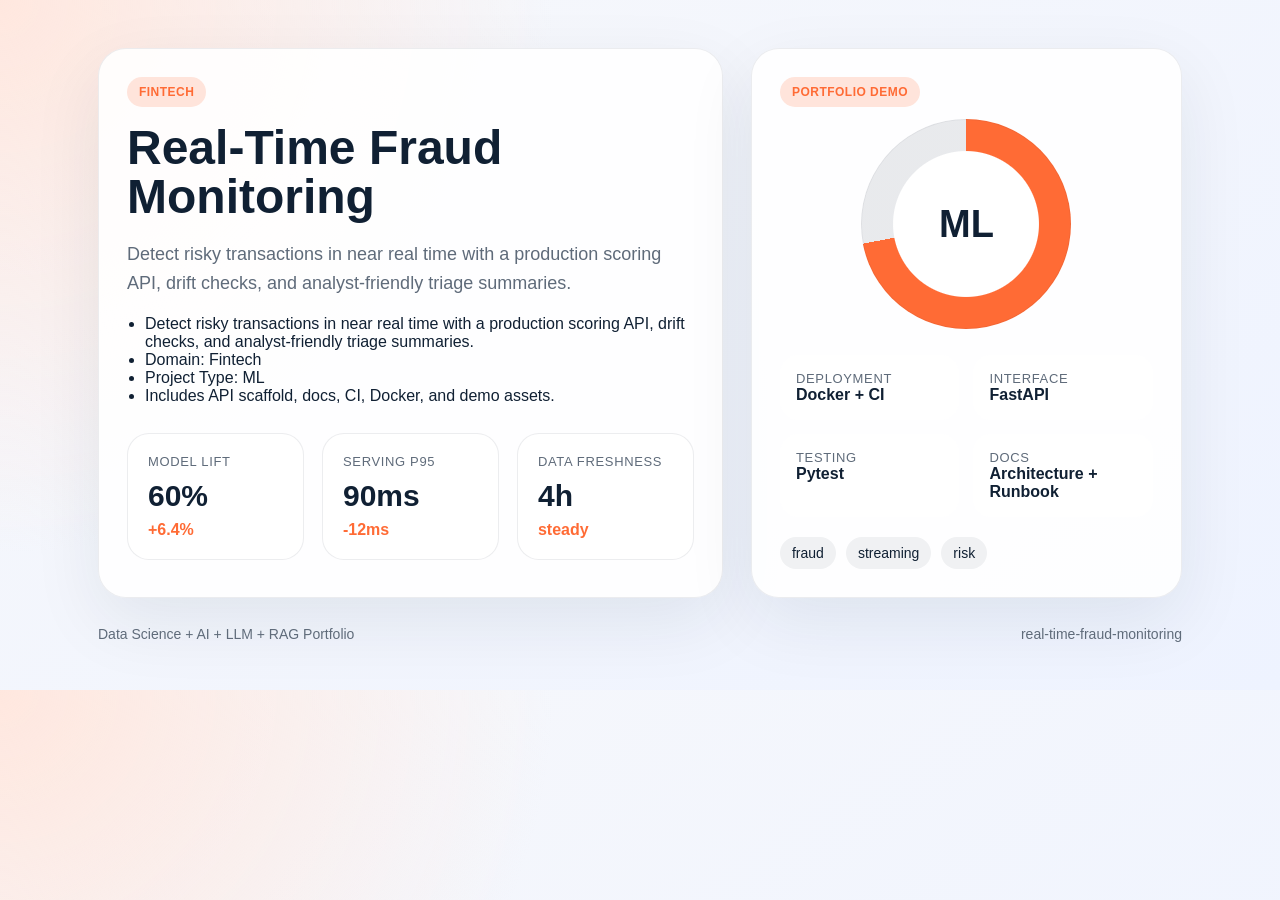
==== demo/index.html @ cde160ea "Publish production-ready portfolio project" ====
<!doctype html>
        <html lang="en">
        <head>
          <meta charset="utf-8">
          <meta name="viewport" content="width=device-width, initial-scale=1">
          <title>Real-Time Fraud Monitoring</title>
          <style>
            :root {
              --accent: #ff6b35;
              --ink: #102033;
              --muted: #5f6b7a;
              --card: rgba(255,255,255,0.88);
              --bg-1: #f7f8fb;
              --bg-2: #eef3ff;
            }
            * { box-sizing: border-box; }
            body {
              margin: 0;
              font-family: "Avenir Next", "Segoe UI", sans-serif;
              color: var(--ink);
              background:
                radial-gradient(circle at top left, color-mix(in srgb, var(--accent) 16%, white), transparent 38%),
                linear-gradient(145deg, var(--bg-1), var(--bg-2));
            }
            main {
              max-width: 1180px;
              margin: 0 auto;
              padding: 48px;
            }
            .hero {
              display: grid;
              grid-template-columns: 1.45fr 1fr;
              gap: 28px;
              align-items: stretch;
            }
            .panel {
              background: var(--card);
              border: 1px solid rgba(16, 32, 51, 0.08);
              border-radius: 28px;
              padding: 28px;
              box-shadow: 0 24px 70px rgba(16, 32, 51, 0.08);
            }
            .eyebrow {
              display: inline-flex;
              padding: 8px 12px;
              border-radius: 999px;
              background: color-mix(in srgb, var(--accent) 18%, white);
              color: var(--accent);
              font-weight: 700;
              letter-spacing: 0.04em;
              text-transform: uppercase;
              font-size: 12px;
            }
            h1 {
              font-size: 48px;
              line-height: 1.03;
              margin: 16px 0 18px;
            }
            p {
              color: var(--muted);
              font-size: 18px;
              line-height: 1.6;
              margin: 0 0 18px;
            }
            ul {
              margin: 18px 0 0;
              padding-left: 18px;
              color: var(--ink);
            }
            .cards {
              display: grid;
              grid-template-columns: repeat(3, 1fr);
              gap: 18px;
              margin-top: 28px;
            }
            .card {
              background: white;
              border-radius: 22px;
              padding: 20px;
              border: 1px solid rgba(16, 32, 51, 0.08);
            }
            .card span, .meta span {
              display: block;
              color: var(--muted);
              font-size: 13px;
              text-transform: uppercase;
              letter-spacing: 0.05em;
            }
            .card strong {
              display: block;
              font-size: 30px;
              margin: 10px 0 8px;
            }
            .card em {
              color: var(--accent);
              font-style: normal;
              font-weight: 700;
            }
            .visual {
              min-height: 100%;
              display: flex;
              flex-direction: column;
              justify-content: space-between;
            }
            .ring {
              width: 210px;
              height: 210px;
              margin: 12px auto 26px;
              border-radius: 50%;
              background:
                radial-gradient(circle closest-side, white 69%, transparent 70%),
                conic-gradient(var(--accent) 0 72%, rgba(16, 32, 51, 0.09) 72% 100%);
              display: grid;
              place-items: center;
              box-shadow: inset 0 0 0 1px rgba(16, 32, 51, 0.05);
            }
            .ring strong {
              font-size: 38px;
            }
            .meta {
              display: grid;
              grid-template-columns: repeat(2, 1fr);
              gap: 14px;
            }
            .meta article {
              background: white;
              border-radius: 18px;
              padding: 16px;
            }
            .tag-list {
              display: flex;
              flex-wrap: wrap;
              gap: 10px;
              list-style: none;
              padding: 0;
              margin: 20px 0 0;
            }
            .tag-list li {
              padding: 8px 12px;
              border-radius: 999px;
              background: rgba(16, 32, 51, 0.06);
              font-size: 14px;
            }
            .footer {
              margin-top: 28px;
              display: flex;
              justify-content: space-between;
              color: var(--muted);
              font-size: 14px;
            }
          </style>
        </head>
        <body>
          <main>
            <section class="hero">
              <div class="panel">
                <span class="eyebrow">Fintech</span>
                <h1>Real-Time Fraud Monitoring</h1>
                <p>Detect risky transactions in near real time with a production scoring API, drift checks, and analyst-friendly triage summaries.</p>
                <ul>
                  <li>Detect risky transactions in near real time with a production scoring API, drift checks, and analyst-friendly triage summaries.</li><li>Domain: Fintech</li><li>Project Type: ML</li><li>Includes API scaffold, docs, CI, Docker, and demo assets.</li>
                </ul>
                <div class="cards">
                  <article class='card'><span>Model Lift</span><strong>60%</strong><em>+6.4%</em></article>
<article class='card'><span>Serving P95</span><strong>90ms</strong><em>-12ms</em></article>
<article class='card'><span>Data Freshness</span><strong>4h</strong><em>steady</em></article>
                </div>
              </div>
              <div class="panel visual">
                <div>
                  <span class="eyebrow">Portfolio Demo</span>
                  <div class="ring"><strong>ML</strong></div>
                </div>
                <div class="meta">
                  <article><span>Deployment</span><strong>Docker + CI</strong></article>
                  <article><span>Interface</span><strong>FastAPI</strong></article>
                  <article><span>Testing</span><strong>Pytest</strong></article>
                  <article><span>Docs</span><strong>Architecture + Runbook</strong></article>
                </div>
                <ul class="tag-list"><li>fraud</li><li>streaming</li><li>risk</li></ul>
              </div>
            </section>
            <div class="footer">
              <span>Data Science + AI + LLM + RAG Portfolio</span>
              <span>real-time-fraud-monitoring</span>
            </div>
          </main>
        </body>
        </html>
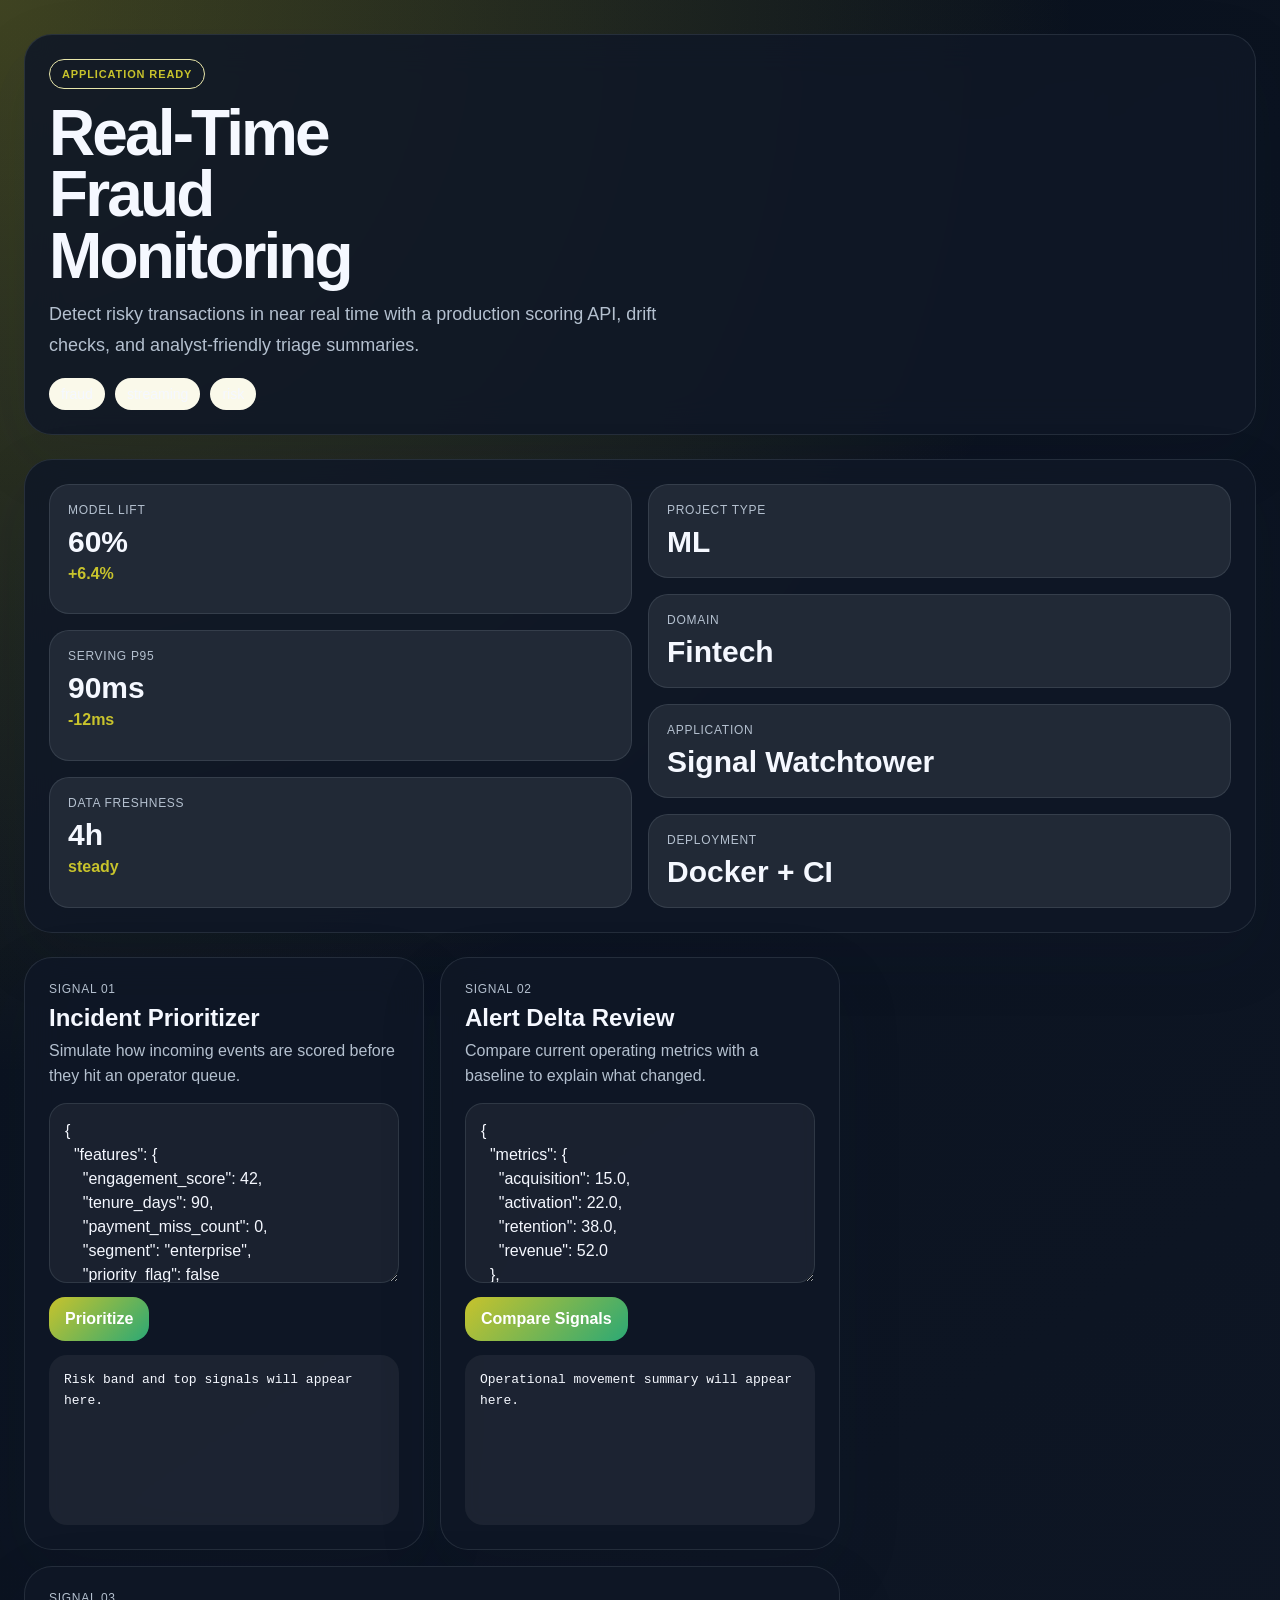
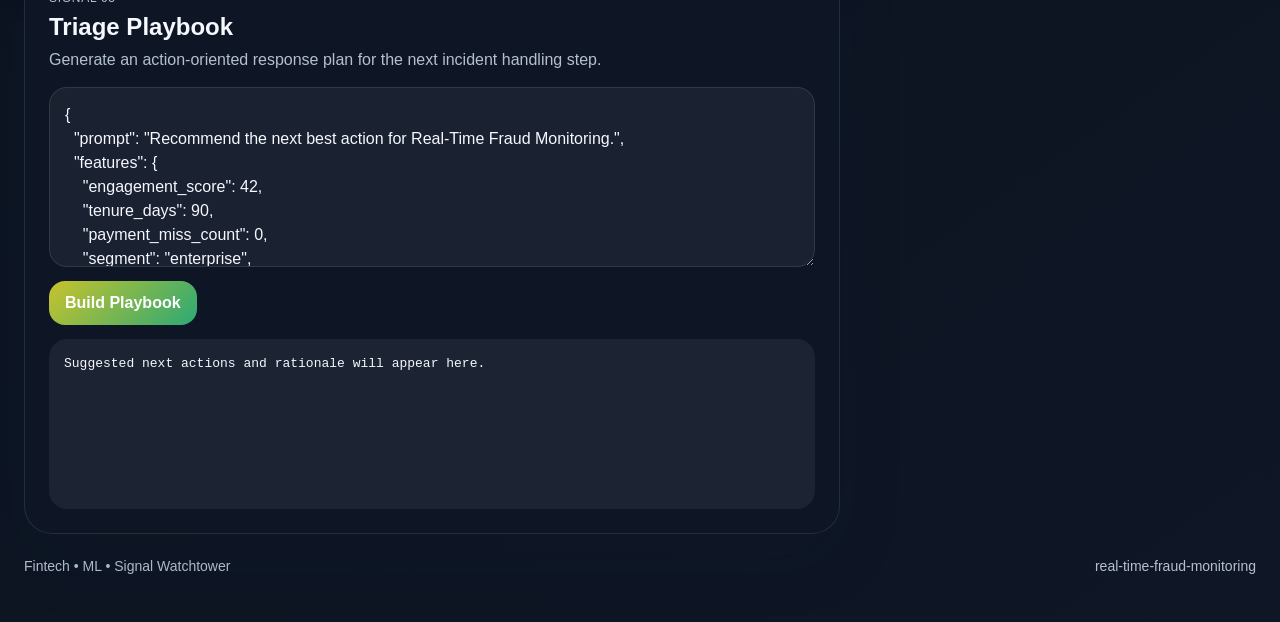
==== commit 94d7b597: "Publish production-ready portfolio project" ====
--- a/demo/index.html
+++ b/demo/index.html
@@ -5,186 +5,110 @@
           <meta charset="utf-8">
           <meta name="viewport" content="width=device-width, initial-scale=1">
           <title>Real-Time Fraud Monitoring</title>
-          <style>
-            :root {
-              --accent: #ff6b35;
-              --ink: #102033;
-              --muted: #5f6b7a;
-              --card: rgba(255,255,255,0.88);
-              --bg-1: #f7f8fb;
-              --bg-2: #eef3ff;
-            }
-            * { box-sizing: border-box; }
-            body {
-              margin: 0;
-              font-family: "Avenir Next", "Segoe UI", sans-serif;
-              color: var(--ink);
-              background:
-                radial-gradient(circle at top left, color-mix(in srgb, var(--accent) 16%, white), transparent 38%),
-                linear-gradient(145deg, var(--bg-1), var(--bg-2));
-            }
-            main {
-              max-width: 1180px;
-              margin: 0 auto;
-              padding: 48px;
-            }
-            .hero {
-              display: grid;
-              grid-template-columns: 1.45fr 1fr;
-              gap: 28px;
-              align-items: stretch;
-            }
-            .panel {
-              background: var(--card);
-              border: 1px solid rgba(16, 32, 51, 0.08);
-              border-radius: 28px;
-              padding: 28px;
-              box-shadow: 0 24px 70px rgba(16, 32, 51, 0.08);
-            }
-            .eyebrow {
-              display: inline-flex;
-              padding: 8px 12px;
-              border-radius: 999px;
-              background: color-mix(in srgb, var(--accent) 18%, white);
-              color: var(--accent);
-              font-weight: 700;
-              letter-spacing: 0.04em;
-              text-transform: uppercase;
-              font-size: 12px;
-            }
-            h1 {
-              font-size: 48px;
-              line-height: 1.03;
-              margin: 16px 0 18px;
-            }
-            p {
-              color: var(--muted);
-              font-size: 18px;
-              line-height: 1.6;
-              margin: 0 0 18px;
-            }
-            ul {
-              margin: 18px 0 0;
-              padding-left: 18px;
-              color: var(--ink);
-            }
-            .cards {
-              display: grid;
-              grid-template-columns: repeat(3, 1fr);
-              gap: 18px;
-              margin-top: 28px;
-            }
-            .card {
-              background: white;
-              border-radius: 22px;
-              padding: 20px;
-              border: 1px solid rgba(16, 32, 51, 0.08);
-            }
-            .card span, .meta span {
-              display: block;
-              color: var(--muted);
-              font-size: 13px;
-              text-transform: uppercase;
-              letter-spacing: 0.05em;
-            }
-            .card strong {
-              display: block;
-              font-size: 30px;
-              margin: 10px 0 8px;
-            }
-            .card em {
-              color: var(--accent);
-              font-style: normal;
-              font-weight: 700;
-            }
-            .visual {
-              min-height: 100%;
-              display: flex;
-              flex-direction: column;
-              justify-content: space-between;
-            }
-            .ring {
-              width: 210px;
-              height: 210px;
-              margin: 12px auto 26px;
-              border-radius: 50%;
-              background:
-                radial-gradient(circle closest-side, white 69%, transparent 70%),
-                conic-gradient(var(--accent) 0 72%, rgba(16, 32, 51, 0.09) 72% 100%);
-              display: grid;
-              place-items: center;
-              box-shadow: inset 0 0 0 1px rgba(16, 32, 51, 0.05);
-            }
-            .ring strong {
-              font-size: 38px;
-            }
-            .meta {
-              display: grid;
-              grid-template-columns: repeat(2, 1fr);
-              gap: 14px;
-            }
-            .meta article {
-              background: white;
-              border-radius: 18px;
-              padding: 16px;
-            }
-            .tag-list {
-              display: flex;
-              flex-wrap: wrap;
-              gap: 10px;
-              list-style: none;
-              padding: 0;
-              margin: 20px 0 0;
-            }
-            .tag-list li {
-              padding: 8px 12px;
-              border-radius: 999px;
-              background: rgba(16, 32, 51, 0.06);
-              font-size: 14px;
-            }
-            .footer {
-              margin-top: 28px;
-              display: flex;
-              justify-content: space-between;
-              color: var(--muted);
-              font-size: 14px;
-            }
-          </style>
+          <link rel="stylesheet" href="./styles.css">
         </head>
-        <body>
-          <main>
+        <body class="surface-ink">
+          <div class="page layout-stack eyebrow-outline headline-compact modules-3 hero-align-left">
             <section class="hero">
-              <div class="panel">
-                <span class="eyebrow">Fintech</span>
-                <h1>Real-Time Fraud Monitoring</h1>
-                <p>Detect risky transactions in near real time with a production scoring API, drift checks, and analyst-friendly triage summaries.</p>
-                <ul>
-                  <li>Detect risky transactions in near real time with a production scoring API, drift checks, and analyst-friendly triage summaries.</li><li>Domain: Fintech</li><li>Project Type: ML</li><li>Includes API scaffold, docs, CI, Docker, and demo assets.</li>
+              <div class="panel hero-copy">
+                <span class="eyebrow" data-health>Signal Watchtower</span>
+                <h1 id="project-title">Real-Time Fraud Monitoring</h1>
+                <p id="project-summary" class="lead">Detect risky transactions in near real time with a production scoring API, drift checks, and analyst-friendly triage summaries.</p>
+                <ul id="project-tags" class="tag-list">
+                  <li>fraud</li><li>streaming</li><li>risk</li>
                 </ul>
-                <div class="cards">
+              </div>
+              <div class="panel hero-side">
+                <div class="metric-grid">
                   <article class='card'><span>Model Lift</span><strong>60%</strong><em>+6.4%</em></article>
 <article class='card'><span>Serving P95</span><strong>90ms</strong><em>-12ms</em></article>
 <article class='card'><span>Data Freshness</span><strong>4h</strong><em>steady</em></article>
                 </div>
-              </div>
-              <div class="panel visual">
-                <div>
-                  <span class="eyebrow">Portfolio Demo</span>
-                  <div class="ring"><strong>ML</strong></div>
+                <div class="mini-grid">
+                  <article class='mini-card'><span>Project Type</span><strong>ML</strong></article><article class='mini-card'><span>Domain</span><strong>Fintech</strong></article><article class='mini-card'><span>Application</span><strong>Signal Watchtower</strong></article><article class='mini-card'><span>Deployment</span><strong>Docker + CI</strong></article>
                 </div>
-                <div class="meta">
-                  <article><span>Deployment</span><strong>Docker + CI</strong></article>
-                  <article><span>Interface</span><strong>FastAPI</strong></article>
-                  <article><span>Testing</span><strong>Pytest</strong></article>
-                  <article><span>Docs</span><strong>Architecture + Runbook</strong></article>
-                </div>
-                <ul class="tag-list"><li>fraud</li><li>streaming</li><li>risk</li></ul>
               </div>
             </section>
-            <div class="footer">
-              <span>Data Science + AI + LLM + RAG Portfolio</span>
+            <section class="app-grid">
+              <article class="panel module js-module span-normal">
+          <div class="module-header">
+            <span>Signal 01</span>
+            <h2>Incident Prioritizer</h2>
+            <p>Simulate how incoming events are scored before they hit an operator queue.</p>
+          </div>
+          <textarea class="js-input">{
+  &quot;features&quot;: {
+    &quot;engagement_score&quot;: 42,
+    &quot;tenure_days&quot;: 90,
+    &quot;payment_miss_count&quot;: 0,
+    &quot;segment&quot;: &quot;enterprise&quot;,
+    &quot;priority_flag&quot;: false
+  }
+}</textarea>
+          <div class="button-row">
+            <button class="js-run" data-endpoint="/score" data-input-mode="json">Prioritize</button>
+          </div>
+          <pre class="js-output">Risk band and top signals will appear here.</pre>
+        </article>
+<article class="panel module js-module span-normal">
+          <div class="module-header">
+            <span>Signal 02</span>
+            <h2>Alert Delta Review</h2>
+            <p>Compare current operating metrics with a baseline to explain what changed.</p>
+          </div>
+          <textarea class="js-input">{
+  &quot;metrics&quot;: {
+    &quot;acquisition&quot;: 15.0,
+    &quot;activation&quot;: 22.0,
+    &quot;retention&quot;: 38.0,
+    &quot;revenue&quot;: 52.0
+  },
+  &quot;baseline&quot;: {
+    &quot;acquisition&quot;: 13.8,
+    &quot;activation&quot;: 20.24,
+    &quot;retention&quot;: 34.96,
+    &quot;revenue&quot;: 47.84
+  }
+}</textarea>
+          <div class="button-row">
+            <button class="js-run" data-endpoint="/analyze" data-input-mode="json">Compare Signals</button>
+          </div>
+          <pre class="js-output">Operational movement summary will appear here.</pre>
+        </article>
+<article class="panel module js-module span-wide">
+          <div class="module-header">
+            <span>Signal 03</span>
+            <h2>Triage Playbook</h2>
+            <p>Generate an action-oriented response plan for the next incident handling step.</p>
+          </div>
+          <textarea class="js-input">{
+  &quot;prompt&quot;: &quot;Recommend the next best action for Real-Time Fraud Monitoring.&quot;,
+  &quot;features&quot;: {
+    &quot;engagement_score&quot;: 42,
+    &quot;tenure_days&quot;: 90,
+    &quot;payment_miss_count&quot;: 0,
+    &quot;segment&quot;: &quot;enterprise&quot;,
+    &quot;priority_flag&quot;: false
+  },
+  &quot;metrics&quot;: {
+    &quot;acquisition&quot;: 15.0,
+    &quot;activation&quot;: 22.0,
+    &quot;retention&quot;: 38.0,
+    &quot;revenue&quot;: 52.0
+  }
+}</textarea>
+          <div class="button-row">
+            <button class="js-run" data-endpoint="/recommend" data-input-mode="json">Build Playbook</button>
+          </div>
+          <pre class="js-output">Suggested next actions and rationale will appear here.</pre>
+        </article>
+            </section>
+            <footer class="footer">
+              <span>Fintech • ML • Signal Watchtower</span>
               <span>real-time-fraud-monitoring</span>
-            </div>
-          </main>
+            </footer>
+          </div>
+          <script id="bootstrap-data" type="application/json">{"project": {"slug": "real-time-fraud-monitoring", "title": "Real-Time Fraud Monitoring", "project_type": "ml", "domain": "Fintech", "summary": "Detect risky transactions in near real time with a production scoring API, drift checks, and analyst-friendly triage summaries.", "tags": ["fraud", "streaming", "risk"]}, "app_archetype": "watchtower", "ui_profile": {"layout": "stack", "surface": "ink", "font_stack": "\"Manrope\", \"Segoe UI\", sans-serif", "radius": 28, "shadow": 68, "eyebrow_style": "outline", "module_columns": 3, "hero_align": "left", "headline_mode": "compact"}, "app_modules": [{"label": "Signal 01", "title": "Incident Prioritizer", "description": "Simulate how incoming events are scored before they hit an operator queue.", "endpoint": "/score", "input_mode": "json", "cta": "Prioritize", "prefill": "{\n  \"features\": {\n    \"engagement_score\": 42,\n    \"tenure_days\": 90,\n    \"payment_miss_count\": 0,\n    \"segment\": \"enterprise\",\n    \"priority_flag\": false\n  }\n}", "hint": "Risk band and top signals will appear here.", "span": "normal"}, {"label": "Signal 02", "title": "Alert Delta Review", "description": "Compare current operating metrics with a baseline to explain what changed.", "endpoint": "/analyze", "input_mode": "json", "cta": "Compare Signals", "prefill": "{\n  \"metrics\": {\n    \"acquisition\": 15.0,\n    \"activation\": 22.0,\n    \"retention\": 38.0,\n    \"revenue\": 52.0\n  },\n  \"baseline\": {\n    \"acquisition\": 13.8,\n    \"activation\": 20.24,\n    \"retention\": 34.96,\n    \"revenue\": 47.84\n  }\n}", "hint": "Operational movement summary will appear here.", "span": "normal"}, {"label": "Signal 03", "title": "Triage Playbook", "description": "Generate an action-oriented response plan for the next incident handling step.", "endpoint": "/recommend", "input_mode": "json", "cta": "Build Playbook", "prefill": "{\n  \"prompt\": \"Recommend the next best action for Real-Time Fraud Monitoring.\",\n  \"features\": {\n    \"engagement_score\": 42,\n    \"tenure_days\": 90,\n    \"payment_miss_count\": 0,\n    \"segment\": \"enterprise\",\n    \"priority_flag\": false\n  },\n  \"metrics\": {\n    \"acquisition\": 15.0,\n    \"activation\": 22.0,\n    \"retention\": 38.0,\n    \"revenue\": 52.0\n  }\n}", "hint": "Suggested next actions and rationale will appear here.", "span": "wide"}], "sample_features": {"engagement_score": 42, "tenure_days": 90, "payment_miss_count": 0, "segment": "enterprise", "priority_flag": false}, "sample_metrics": {"acquisition": 15.0, "activation": 22.0, "retention": 38.0, "revenue": 52.0}, "knowledge_base": ["Real-Time Fraud Monitoring is positioned as a Fintech starter that emphasizes fast iteration, clear documentation, and production-friendly interfaces.", "The primary value proposition is: Detect risky transactions in near real time with a production scoring API, drift checks, and analyst-friendly triage summaries.", "Recommended operating model: ship a small API, add observability, validate outputs with stakeholder review, and monitor the top business KPI every week.", "Typical stakeholders include analytics, operations, product, and leadership teams working on fraud, streaming, risk."], "dashboard_metrics": [{"label": "Model Lift", "value": "60%", "delta": "+6.4%"}, {"label": "Serving P95", "value": "90ms", "delta": "-12ms"}, {"label": "Data Freshness", "value": "4h", "delta": "steady"}]}</script>
+          <script src="./app.js"></script>
         </body>
         </html>
--- a/demo/styles.css
+++ b/demo/styles.css
@@ -0,0 +1,348 @@
+
+:root {
+  --accent: #c8c32c;
+  --accent-2: #2ca975;
+  --accent-soft: color-mix(in srgb, var(--accent) 18%, white);
+  --radius: 28px;
+  --shadow-size: 68px;
+  --font-stack: "Manrope", "Segoe UI", sans-serif;
+  --bg: #f4f7fb;
+  --card: rgba(255, 255, 255, 0.86);
+  --line: rgba(16, 32, 51, 0.08);
+  --ink: #102033;
+  --muted: #5f6b7a;
+  --output-bg: #0d1b2e;
+  --output-ink: #dae8ff;
+}
+* { box-sizing: border-box; }
+html, body { margin: 0; min-height: 100%; }
+body {
+  font-family: var(--font-stack);
+  color: var(--ink);
+  background: linear-gradient(145deg, #f8fbff, var(--bg));
+}
+body.surface-mist {
+  --bg: #eef4fb;
+  background:
+    radial-gradient(circle at top left, color-mix(in srgb, var(--accent) 18%, white), transparent 34%),
+    linear-gradient(145deg, #fbfdff, var(--bg));
+}
+body.surface-aurora {
+  --bg: #edf1ff;
+  background:
+    radial-gradient(circle at 0% 0%, color-mix(in srgb, var(--accent) 22%, white), transparent 38%),
+    radial-gradient(circle at 100% 100%, color-mix(in srgb, var(--accent-2) 20%, white), transparent 28%),
+    linear-gradient(135deg, #f7f8ff, var(--bg));
+}
+body.surface-sand {
+  --bg: #f5efe8;
+  --card: rgba(255, 251, 246, 0.9);
+  background:
+    linear-gradient(135deg, rgba(255,255,255,0.82), rgba(245, 239, 232, 0.98)),
+    radial-gradient(circle at top right, color-mix(in srgb, var(--accent) 16%, white), transparent 32%);
+}
+body.surface-slate {
+  --bg: #ecf0f7;
+  --card: rgba(248, 250, 255, 0.88);
+  background:
+    linear-gradient(160deg, #f7f9fc, var(--bg)),
+    radial-gradient(circle at bottom left, color-mix(in srgb, var(--accent-2) 16%, white), transparent 34%);
+}
+body.surface-paper {
+  --bg: #f8f8f4;
+  --card: rgba(255,255,255,0.93);
+  background:
+    linear-gradient(180deg, #fffefb, var(--bg));
+}
+body.surface-ink {
+  --bg: #0f1726;
+  --card: rgba(15, 23, 38, 0.88);
+  --line: rgba(226, 238, 255, 0.1);
+  --ink: #f5f8ff;
+  --muted: #b4c0cf;
+  --output-bg: rgba(255,255,255,0.06);
+  --output-ink: #f5f8ff;
+  background:
+    radial-gradient(circle at top left, color-mix(in srgb, var(--accent) 28%, transparent), transparent 42%),
+    linear-gradient(145deg, #09111d, var(--bg));
+}
+.page {
+  max-width: 1360px;
+  margin: 0 auto;
+  padding: 34px 24px 48px;
+  display: grid;
+  gap: 24px;
+}
+.panel {
+  background: var(--card);
+  border: 1px solid var(--line);
+  border-radius: var(--radius);
+  box-shadow: 0 24px var(--shadow-size) rgba(16, 32, 51, 0.1);
+  backdrop-filter: blur(18px);
+}
+.hero {
+  display: grid;
+  gap: 24px;
+}
+.hero-copy,
+.hero-side,
+.module {
+  padding: 24px;
+}
+.eyebrow {
+  display: inline-flex;
+  align-items: center;
+  gap: 8px;
+  padding: 8px 12px;
+  border-radius: 999px;
+  background: var(--accent-soft);
+  color: var(--accent);
+  text-transform: uppercase;
+  letter-spacing: 0.08em;
+  font-size: 11px;
+  font-weight: 800;
+}
+.page.eyebrow-outline .eyebrow {
+  background: transparent;
+  border: 1px solid color-mix(in srgb, var(--accent) 40%, white);
+}
+.page.eyebrow-soft .eyebrow {
+  background: color-mix(in srgb, var(--accent) 12%, white);
+  color: color-mix(in srgb, var(--accent) 82%, black);
+}
+h1 {
+  margin: 14px 0 12px;
+  font-size: clamp(2.2rem, 5vw, 4.4rem);
+  line-height: 0.96;
+  letter-spacing: -0.045em;
+}
+.page.headline-compact h1 { max-width: 10ch; }
+.page.headline-tall h1 { line-height: 1.03; font-size: clamp(2.4rem, 5vw, 4.8rem); }
+.lead {
+  margin: 0;
+  font-size: 18px;
+  line-height: 1.68;
+  color: var(--muted);
+  max-width: 62ch;
+}
+.tag-list {
+  list-style: none;
+  display: flex;
+  flex-wrap: wrap;
+  gap: 10px;
+  margin: 18px 0 0;
+  padding: 0;
+}
+.tag-list li {
+  padding: 8px 12px;
+  border-radius: 999px;
+  background: color-mix(in srgb, var(--accent) 10%, white);
+  color: var(--ink);
+  font-size: 14px;
+}
+.hero-side {
+  display: grid;
+  gap: 16px;
+}
+.metric-grid,
+.mini-grid,
+.app-grid {
+  display: grid;
+  gap: 16px;
+}
+.card,
+.mini-card {
+  background: color-mix(in srgb, var(--card) 92%, white);
+  border: 1px solid var(--line);
+  border-radius: calc(var(--radius) - 8px);
+  padding: 18px;
+}
+.card span,
+.mini-card span,
+.module-header span {
+  display: block;
+  color: var(--muted);
+  text-transform: uppercase;
+  letter-spacing: 0.06em;
+  font-size: 12px;
+}
+.card strong,
+.mini-card strong {
+  display: block;
+  margin-top: 8px;
+  font-size: 30px;
+}
+.card em {
+  display: inline-block;
+  margin-top: 6px;
+  font-style: normal;
+  color: var(--accent);
+  font-weight: 700;
+}
+.module {
+  display: grid;
+  gap: 14px;
+}
+.module-header h2 {
+  margin: 8px 0 6px;
+  font-size: 24px;
+}
+.module-header p {
+  margin: 0;
+  color: var(--muted);
+  line-height: 1.6;
+}
+textarea,
+button {
+  font: inherit;
+}
+textarea {
+  width: 100%;
+  min-height: 180px;
+  resize: vertical;
+  border: 1px solid var(--line);
+  border-radius: calc(var(--radius) - 10px);
+  padding: 15px;
+  background: rgba(255,255,255,0.82);
+  color: var(--ink);
+  line-height: 1.5;
+}
+body.surface-ink textarea {
+  background: rgba(255,255,255,0.05);
+}
+.module-input-text {
+  min-height: 110px;
+}
+.button-row {
+  display: flex;
+  flex-wrap: wrap;
+  gap: 10px;
+}
+button {
+  border: 0;
+  border-radius: 16px;
+  background: linear-gradient(135deg, var(--accent), var(--accent-2));
+  color: white;
+  padding: 13px 16px;
+  font-weight: 700;
+  cursor: pointer;
+}
+pre {
+  margin: 0;
+  white-space: pre-wrap;
+  word-break: break-word;
+  background: var(--output-bg);
+  color: var(--output-ink);
+  border-radius: calc(var(--radius) - 10px);
+  padding: 15px;
+  min-height: 170px;
+  line-height: 1.58;
+  font-size: 13px;
+  overflow: auto;
+}
+.footer {
+  display: flex;
+  justify-content: space-between;
+  color: var(--muted);
+  font-size: 14px;
+}
+.page.layout-horizon .hero {
+  grid-template-columns: 1.45fr 1fr;
+  align-items: stretch;
+}
+.page.layout-horizon.modules-2 .app-grid,
+.page.layout-horizon.modules-3 .app-grid {
+  grid-template-columns: repeat(3, minmax(0, 1fr));
+}
+.page.layout-rail .hero {
+  grid-template-columns: 0.92fr 1.08fr;
+}
+.page.layout-rail .hero-copy {
+  padding-top: 34px;
+}
+.page.layout-rail .app-grid {
+  grid-template-columns: repeat(2, minmax(0, 1fr));
+}
+.page.layout-folio .hero {
+  grid-template-columns: 1fr;
+}
+.page.layout-folio .hero-copy {
+  text-align: center;
+}
+.page.layout-folio .lead {
+  margin-inline: auto;
+}
+.page.layout-folio .tag-list {
+  justify-content: center;
+}
+.page.layout-folio .metric-grid {
+  grid-template-columns: repeat(3, minmax(0, 1fr));
+}
+.page.layout-folio .mini-grid {
+  grid-template-columns: repeat(4, minmax(0, 1fr));
+}
+.page.layout-folio .app-grid {
+  grid-template-columns: repeat(2, minmax(0, 1fr));
+}
+.page.layout-board .hero {
+  grid-template-columns: 1fr;
+}
+.page.layout-board .hero-side {
+  grid-template-columns: 1.2fr 0.8fr;
+  align-items: start;
+}
+.page.layout-board .metric-grid {
+  grid-template-columns: repeat(3, minmax(0, 1fr));
+}
+.page.layout-board .app-grid {
+  grid-template-columns: repeat(4, minmax(0, 1fr));
+}
+.page.layout-stack .hero {
+  grid-template-columns: 1fr;
+}
+.page.layout-stack .hero-side {
+  grid-template-columns: repeat(2, minmax(0, 1fr));
+}
+.page.layout-stack .app-grid {
+  grid-template-columns: repeat(3, minmax(0, 1fr));
+}
+.page.layout-console .hero {
+  grid-template-columns: 1.1fr 0.9fr;
+}
+.page.layout-console .panel,
+.page.layout-console .card,
+.page.layout-console .mini-card {
+  border-radius: 18px;
+}
+.page.modules-2 .app-grid {
+  grid-template-columns: repeat(2, minmax(0, 1fr));
+}
+.module.span-wide {
+  grid-column: span 2;
+}
+.hero-align-center .hero-copy {
+  text-align: center;
+}
+.hero-align-center .lead,
+.hero-align-center .tag-list {
+  margin-inline: auto;
+  justify-content: center;
+}
+@media (max-width: 1120px) {
+  .page.layout-horizon .hero,
+  .page.layout-rail .hero,
+  .page.layout-console .hero,
+  .page.layout-board .hero-side,
+  .page.layout-folio .mini-grid,
+  .page.layout-stack .hero-side,
+  .page.modules-2 .app-grid,
+  .page.layout-board .app-grid,
+  .page.layout-stack .app-grid,
+  .page.layout-horizon.modules-3 .app-grid,
+  .page.layout-folio .app-grid {
+    grid-template-columns: 1fr;
+  }
+  .module.span-wide {
+    grid-column: auto;
+  }
+}
